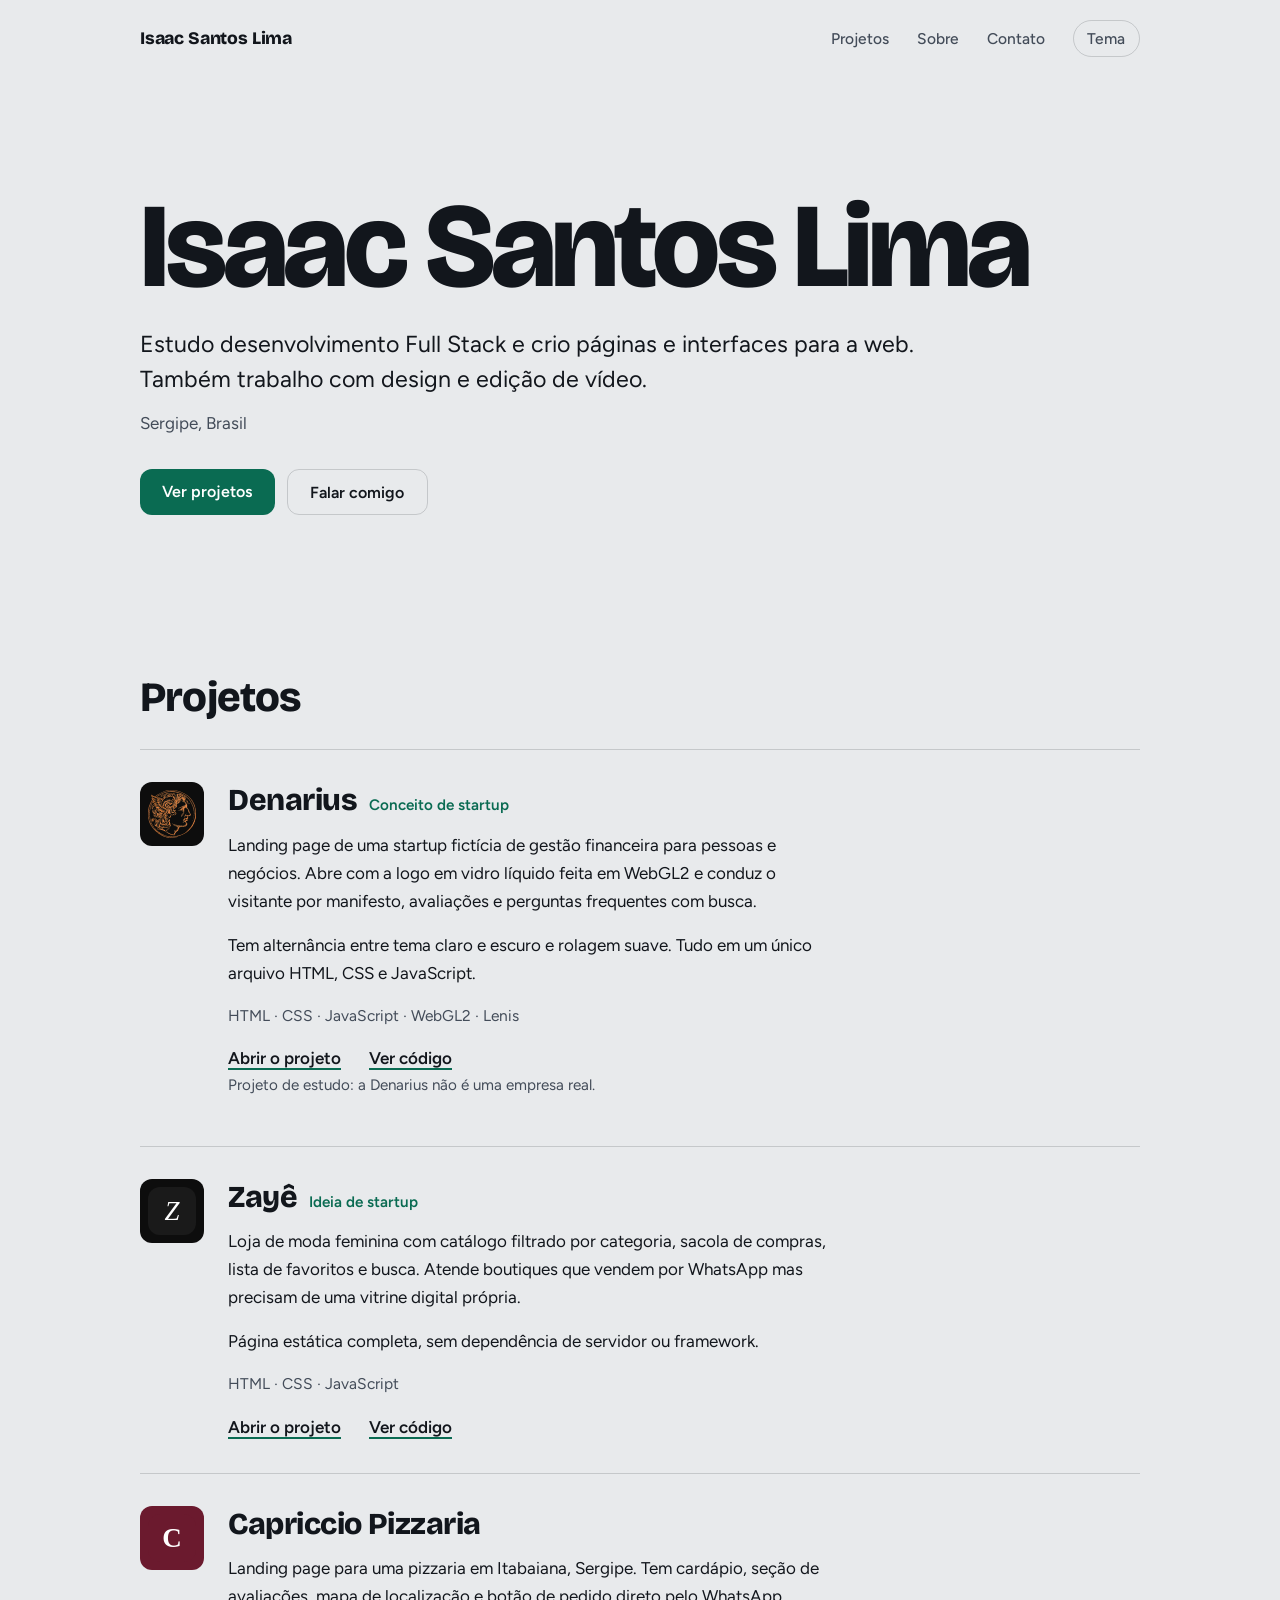
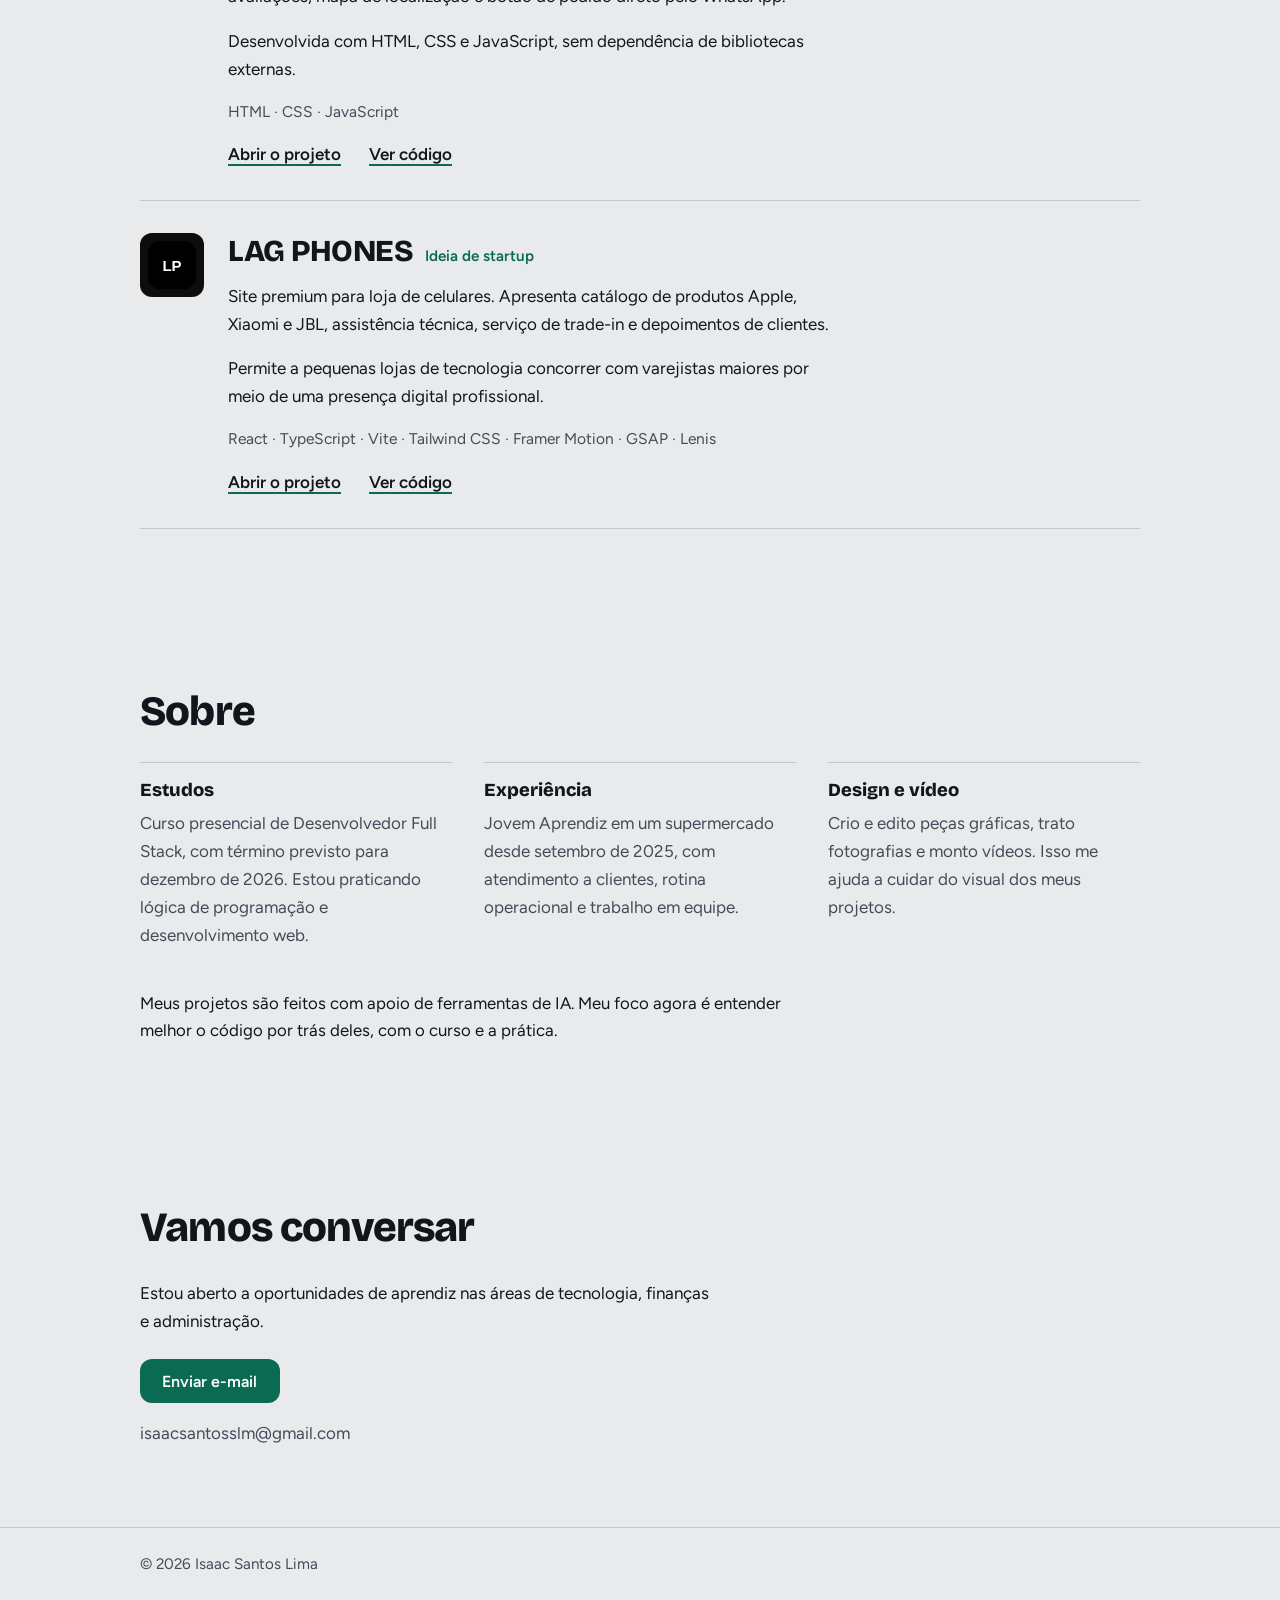
==== index.html @ 36c4b7be "feat: publicação do portfólio de Isaac Santos Lima com projetos selecionados (Denarius, Zayê, Capric" ====
<!DOCTYPE html>
<html lang="pt-BR">
<head>
<meta charset="utf-8">
<meta name="viewport" content="width=device-width, initial-scale=1, viewport-fit=cover">
<title>Isaac Santos Lima | Portfólio</title>
<meta name="description" content="Portfólio de Isaac Santos Lima, estudante de Desenvolvimento Full Stack em Sergipe.">
<link rel="stylesheet" href="https://fonts.googleapis.com/css2?family=Bricolage+Grotesque:opsz,wght@12..96,600;12..96,800&family=Figtree:wght@400;500;600&display=swap">
<style>
:root{--bg:#e8eaec;--sf:#f6f7f8;--ink:#12161c;--mu:#434c59;--ln:rgba(18,22,28,.16);--ac:#0a6b52;--on:#fff;
--fd:'Bricolage Grotesque','Trebuchet MS',system-ui,sans-serif;--fb:'Figtree',system-ui,-apple-system,'Segoe UI',sans-serif;
box-sizing:border-box;padding-top:env(safe-area-inset-top,0px);padding-bottom:env(safe-area-inset-bottom,0px);color-scheme:light}
@media (prefers-color-scheme:dark){:root:not([data-theme="light"]){--bg:#0f1419;--sf:#171d24;--ink:#eef1f4;--mu:#a9b3be;--ln:rgba(238,241,244,.18);--ac:#5fd3ab;--on:#0f1419;color-scheme:dark}}
:root[data-theme="dark"]{--bg:#0f1419;--sf:#171d24;--ink:#eef1f4;--mu:#a9b3be;--ln:rgba(238,241,244,.18);--ac:#5fd3ab;--on:#0f1419;color-scheme:dark}
html{scroll-padding-top:env(safe-area-inset-top,0px);scroll-behavior:smooth}
*,*::before,*::after{box-sizing:inherit}
body{margin:0;background:var(--bg);color:var(--ink);font:400 1.0625rem/1.65 var(--fb);-webkit-font-smoothing:antialiased}
.wrap{max-width:1080px;margin:0 auto;padding:0 clamp(1.25rem,4vw,2.5rem)}
a{color:inherit}
:focus-visible{outline:3px solid var(--ac);outline-offset:3px;border-radius:6px}
header .wrap{display:flex;align-items:center;justify-content:space-between;gap:1rem;padding-top:1.25rem;padding-bottom:1.25rem}
.logo{font:800 1.1rem var(--fd);text-decoration:none;letter-spacing:-.01em}
nav{display:flex;align-items:center;gap:clamp(.9rem,3vw,1.75rem);font-weight:500;font-size:.97rem}
nav a{text-decoration:none;color:var(--mu)}
nav a:hover{color:var(--ink)}
.tema{font:inherit;font-weight:500;background:none;color:var(--mu);border:1px solid var(--ln);border-radius:999px;padding:.3rem .85rem;cursor:pointer}
.tema:hover{color:var(--ink);border-color:var(--ink)}
.hero{padding:clamp(3rem,10vw,7rem) 0 clamp(2.5rem,7vw,5rem)}
h1{font:800 clamp(3rem,10.5vw,7.5rem)/.95 var(--fd);letter-spacing:-.035em;margin:0 0 1.5rem}
.lead{font-size:clamp(1.15rem,2.4vw,1.45rem);line-height:1.5;max-width:34em;margin:0 0 .75rem}
.loc{color:var(--mu);margin:0 0 2rem}
.acoes{display:flex;flex-wrap:wrap;gap:.75rem}
.btn{display:inline-block;font:600 1rem var(--fb);text-decoration:none;background:var(--ac);color:var(--on);padding:.8rem 1.4rem;border-radius:12px}
.btn:hover{filter:brightness(1.1)}
.btn.sec2{background:none;color:var(--ink);border:1px solid var(--ln)}
.btn.sec2:hover{border-color:var(--ink);filter:none}
.sec{padding:clamp(2.5rem,7vw,5rem) 0}
h2{font:800 clamp(1.7rem,4.2vw,2.6rem)/1.1 var(--fd);letter-spacing:-.02em;margin:0 0 1.75rem}
.proj{display:grid;grid-template-columns:64px 1fr;gap:1.5rem;padding:2rem 0;border-top:1px solid var(--ln)}
.proj:last-of-type{border-bottom:1px solid var(--ln)}
.fav{width:64px;height:64px;padding:8px;border-radius:12px;background:#1a120c;object-fit:contain;flex-shrink:0}
.fav-light{background:#f0f0f0}
.fav-dark{background:#0d0d0d}
.proj h3{font:800 clamp(1.4rem,3vw,1.9rem)/1.2 var(--fd);letter-spacing:-.015em;margin:0 0 .75rem}
.bdg{font:600 .95rem var(--fb);letter-spacing:0;color:var(--ac);margin-left:.75rem;white-space:nowrap}
.proj p{margin:0 0 1rem;max-width:36em}
.stack{color:var(--mu);font-size:.97rem;margin:0 0 1rem}
.lnk{font-weight:600;color:var(--ink);text-underline-offset:.25em;text-decoration-thickness:2px;text-decoration-color:var(--ac);margin-right:1.5rem}
.nota{font-size:.95rem;color:var(--mu);margin:1.25rem 0 0}
.cols{display:grid;grid-template-columns:repeat(auto-fit,minmax(240px,1fr));gap:2rem}
.cols div{border-top:1px solid var(--ln);padding-top:1rem}
.cols h3{font:800 1.15rem var(--fd);margin:0 0 .5rem}
.cols p{margin:0;color:var(--mu)}
.ia{margin:2.5rem 0 0;max-width:40em;font-size:1.05rem}
.fim p{max-width:34em;margin:0 0 1.5rem}
.mail{display:block;margin-top:1rem;color:var(--mu)}
footer{border-top:1px solid var(--ln);padding:1.5rem 0 2rem;color:var(--mu);font-size:.95rem}
@media (max-width:480px){.proj{grid-template-columns:48px 1fr;gap:1rem}.fav{width:48px;height:48px}}
@media (prefers-reduced-motion:reduce){html{scroll-behavior:auto}}
</style>
</head>
<body>
<header>
  <div class="wrap">
    <a class="logo" href="#topo">Isaac Santos Lima</a>
    <nav aria-label="Principal">
      <a href="#projeto">Projetos</a>
      <a href="#sobre">Sobre</a>
      <a href="#contato">Contato</a>
      <button class="tema" id="tema" type="button" aria-label="Alternar entre tema claro e escuro">Tema</button>
    </nav>
  </div>
</header>

<main id="topo">
  <section class="hero">
    <div class="wrap">
      <h1>Isaac Santos Lima</h1>
      <p class="lead">Estudo desenvolvimento Full Stack e crio páginas e interfaces para a web. Também trabalho com design e edição de vídeo.</p>
      <p class="loc">Sergipe, Brasil</p>
      <div class="acoes">
        <a class="btn" href="#projeto">Ver projetos</a>
        <a class="btn sec2" href="#contato">Falar comigo</a>
      </div>
    </div>
  </section>

  <section class="sec" id="projeto">
    <div class="wrap">
      <h2>Projetos</h2>

      <!-- Denarius -->
      <article class="proj">
        <img class="fav fav-dark" src="projetos/denarius/icon.webp" alt="Ícone do Denarius" width="64" height="64">
        <div>
          <h3>Denarius<span class="bdg">Conceito de startup</span></h3>
          <p>Landing page de uma startup fictícia de gestão financeira para pessoas e negócios. Abre com a logo em vidro líquido feita em WebGL2 e conduz o visitante por manifesto, avaliações e perguntas frequentes com busca.</p>
          <p>Tem alternância entre tema claro e escuro e rolagem suave. Tudo em um único arquivo HTML, CSS e JavaScript.</p>
          <p class="stack">HTML · CSS · JavaScript · WebGL2 · Lenis</p>
          <a class="lnk" href="projetos/denarius/" target="_blank" rel="noopener">Abrir o projeto</a>
          <a class="lnk" href="https://github.com/getpageforge/PageForge_Portfolio" target="_blank" rel="noopener">Ver código</a>
          <p class="nota">Projeto de estudo: a Denarius não é uma empresa real.</p>
        </div>
      </article>

      <!-- Zayê -->
      <article class="proj">
        <img class="fav fav-dark" src="[data-uri]" alt="Ícone Zayê" width="64" height="64">
        <div>
          <h3>Zayê<span class="bdg">Ideia de startup</span></h3>
          <p>Loja de moda feminina com catálogo filtrado por categoria, sacola de compras, lista de favoritos e busca. Atende boutiques que vendem por WhatsApp mas precisam de uma vitrine digital própria.</p>
          <p>Página estática completa, sem dependência de servidor ou framework.</p>
          <p class="stack">HTML · CSS · JavaScript</p>
          <a class="lnk" href="projetos/zaye/" target="_blank" rel="noopener">Abrir o projeto</a>
          <a class="lnk" href="https://github.com/getpageforge/Zay-" target="_blank" rel="noopener">Ver código</a>
        </div>
      </article>

      <!-- Capriccio -->
      <article class="proj">
        <img class="fav" style="background:#6b1a2e" src="[data-uri]" alt="Ícone Capriccio" width="64" height="64">
        <div>
          <h3>Capriccio Pizzaria</h3>
          <p>Landing page para uma pizzaria em Itabaiana, Sergipe. Tem cardápio, seção de avaliações, mapa de localização e botão de pedido direto pelo WhatsApp.</p>
          <p>Desenvolvida com HTML, CSS e JavaScript, sem dependência de bibliotecas externas.</p>
          <p class="stack">HTML · CSS · JavaScript</p>
          <a class="lnk" href="projetos/capriccio/" target="_blank" rel="noopener">Abrir o projeto</a>
          <a class="lnk" href="https://github.com/getpageforge/PageForge_Portfolio" target="_blank" rel="noopener">Ver código</a>
        </div>
      </article>

      <!-- LAG PHONES -->
      <article class="proj">
        <img class="fav fav-dark" src="[data-uri]" alt="Ícone LAG PHONES" width="64" height="64">
        <div>
          <h3>LAG PHONES<span class="bdg">Ideia de startup</span></h3>
          <p>Site premium para loja de celulares. Apresenta catálogo de produtos Apple, Xiaomi e JBL, assistência técnica, serviço de trade-in e depoimentos de clientes.</p>
          <p>Permite a pequenas lojas de tecnologia concorrer com varejistas maiores por meio de uma presença digital profissional.</p>
          <p class="stack">React · TypeScript · Vite · Tailwind CSS · Framer Motion · GSAP · Lenis</p>
          <a class="lnk" href="projetos/lag-phones/" target="_blank" rel="noopener">Abrir o projeto</a>
          <a class="lnk" href="https://github.com/getpageforge/PageForge_Portfolio" target="_blank" rel="noopener">Ver código</a>
        </div>
      </article>

    </div>
  </section>

  <section class="sec" id="sobre">
    <div class="wrap">
      <h2>Sobre</h2>
      <div class="cols">
        <div>
          <h3>Estudos</h3>
          <p>Curso presencial de Desenvolvedor Full Stack, com término previsto para dezembro de 2026. Estou praticando lógica de programação e desenvolvimento web.</p>
        </div>
        <div>
          <h3>Experiência</h3>
          <p>Jovem Aprendiz em um supermercado desde setembro de 2025, com atendimento a clientes, rotina operacional e trabalho em equipe.</p>
        </div>
        <div>
          <h3>Design e vídeo</h3>
          <p>Crio e edito peças gráficas, trato fotografias e monto vídeos. Isso me ajuda a cuidar do visual dos meus projetos.</p>
        </div>
      </div>
      <p class="ia">Meus projetos são feitos com apoio de ferramentas de IA. Meu foco agora é entender melhor o código por trás deles, com o curso e a prática.</p>
    </div>
  </section>

  <section class="sec fim" id="contato">
    <div class="wrap">
      <h2>Vamos conversar</h2>
      <p>Estou aberto a oportunidades de aprendiz nas áreas de tecnologia, finanças e administração.</p>
      <a class="btn" href="mailto:isaacsantosslm@gmail.com">Enviar e-mail</a>
      <span class="mail">isaacsantosslm@gmail.com</span>
    </div>
  </section>
</main>

<footer>
  <div class="wrap">© 2026 Isaac Santos Lima</div>
</footer>

<script>
(function(){
  var r=document.documentElement,k='portfolio-tema';
  try{var s=localStorage.getItem(k);if(s==='dark'||s==='light')r.setAttribute('data-theme',s)}catch(e){}
  document.getElementById('tema').addEventListener('click',function(){
    var t=r.getAttribute('data-theme');
    var dark=t?t==='dark':window.matchMedia('(prefers-color-scheme: dark)').matches;
    var n=dark?'light':'dark';
    r.setAttribute('data-theme',n);
    try{localStorage.setItem(k,n)}catch(e){}
  });
})();
</script>
</body>
</html>
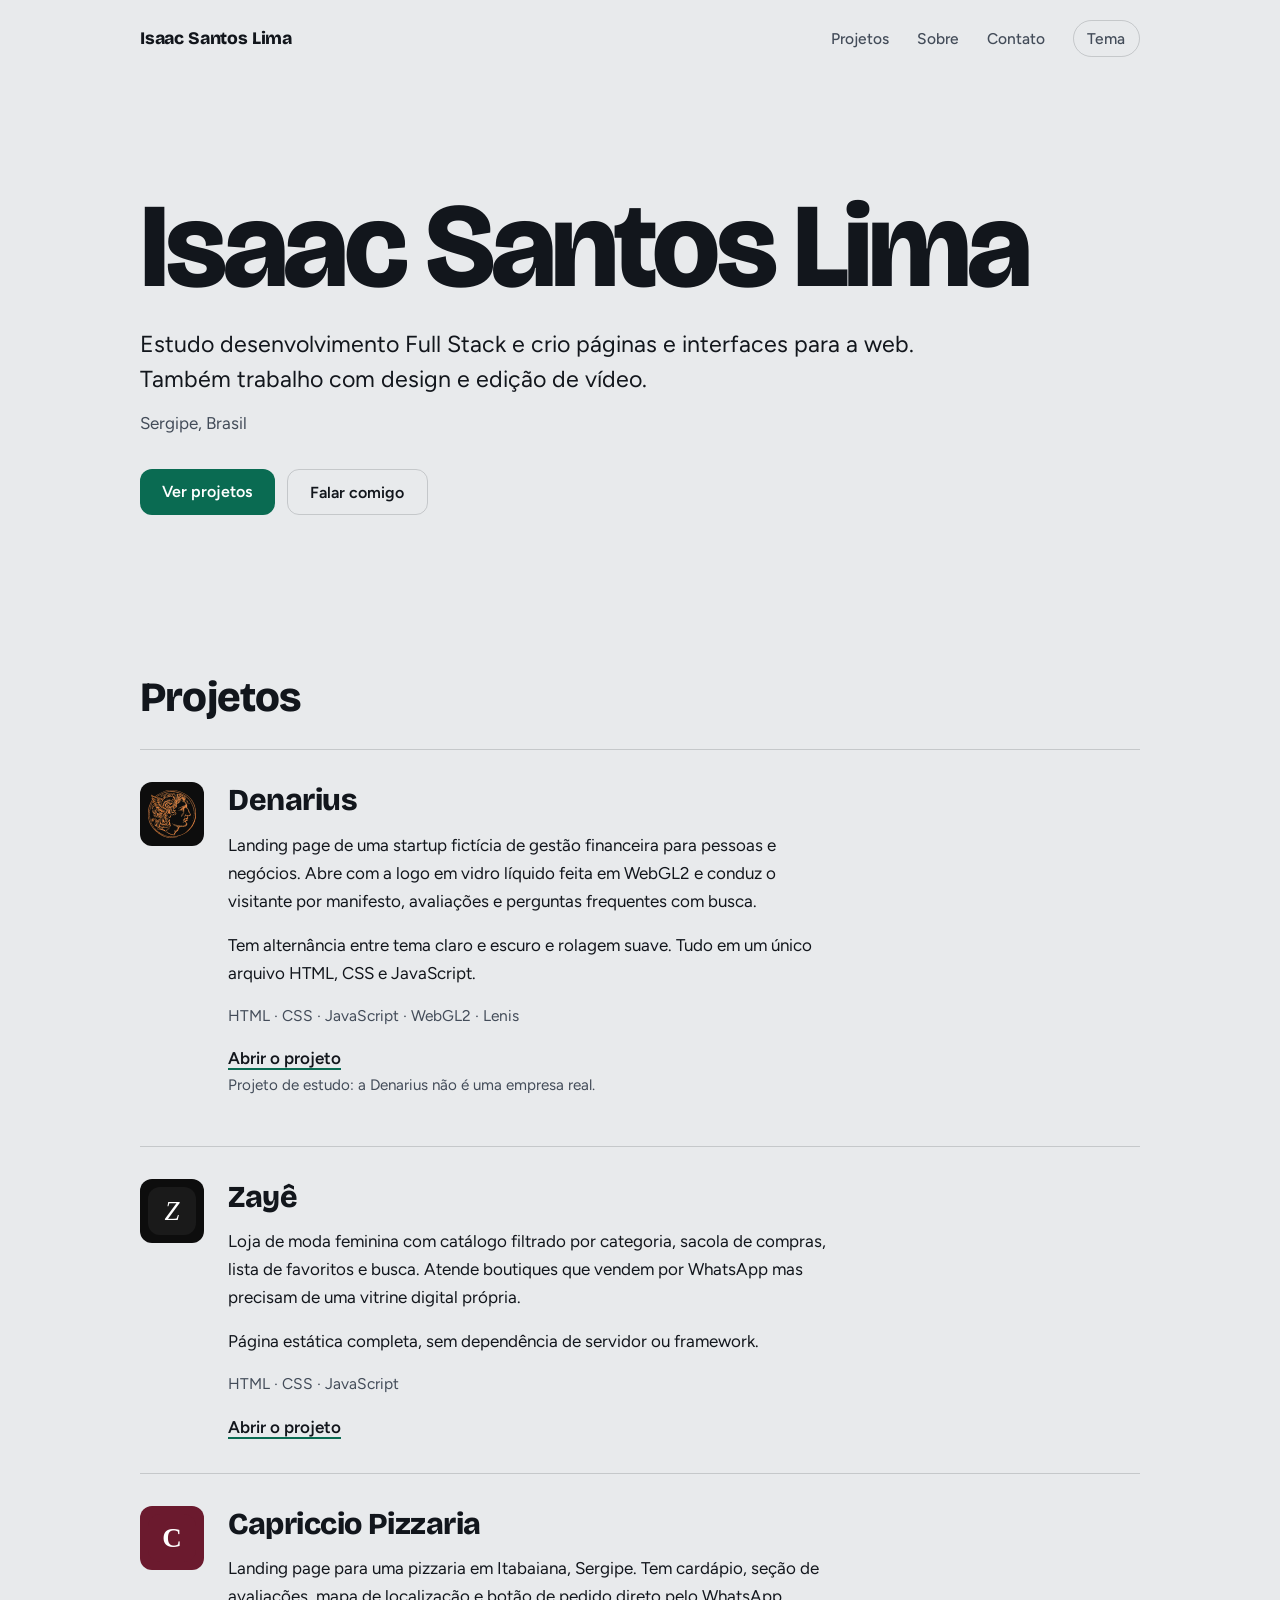
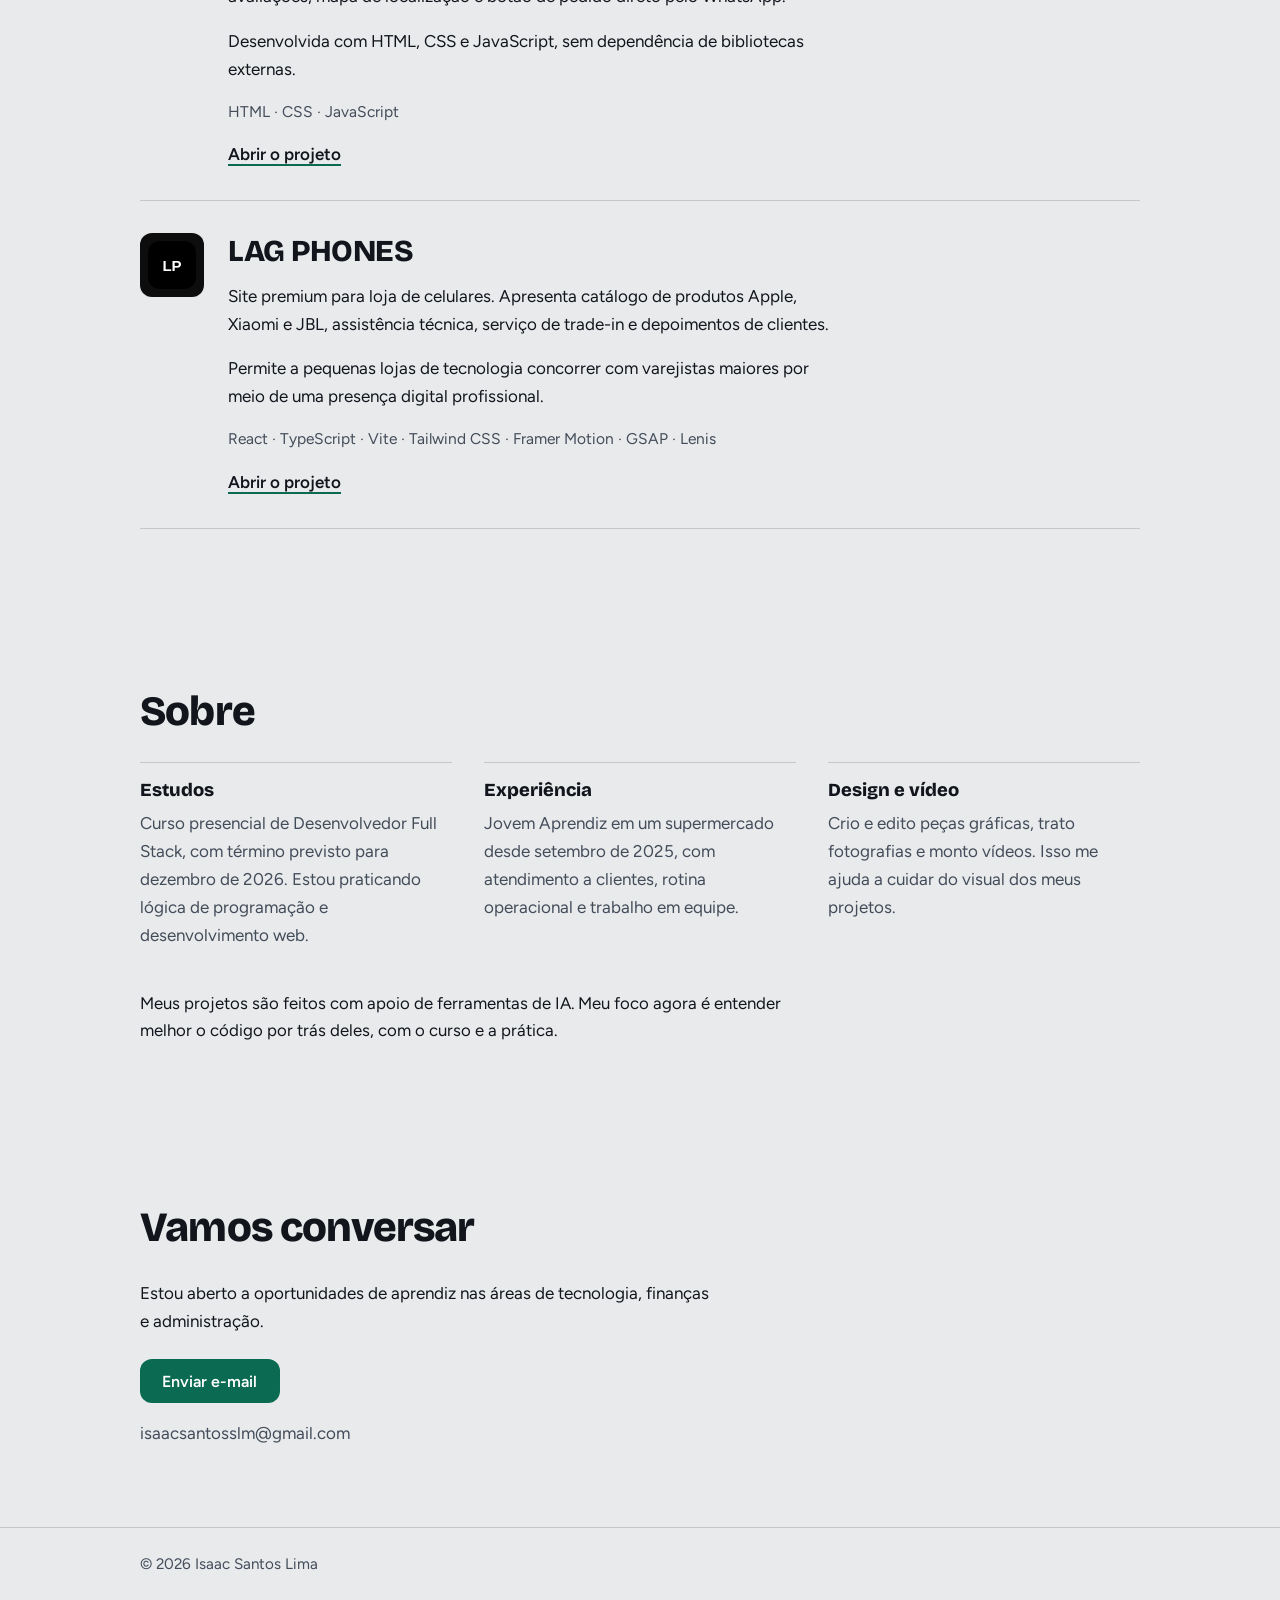
==== commit 2bdd62dc: "fix: corrigir fontes e ícones da Capriccio, remover links de código e rótulos de startup" ====
--- a/index.html
+++ b/index.html
@@ -42,7 +42,6 @@
 .fav-light{background:#f0f0f0}
 .fav-dark{background:#0d0d0d}
 .proj h3{font:800 clamp(1.4rem,3vw,1.9rem)/1.2 var(--fd);letter-spacing:-.015em;margin:0 0 .75rem}
-.bdg{font:600 .95rem var(--fb);letter-spacing:0;color:var(--ac);margin-left:.75rem;white-space:nowrap}
 .proj p{margin:0 0 1rem;max-width:36em}
 .stack{color:var(--mu);font-size:.97rem;margin:0 0 1rem}
 .lnk{font-weight:600;color:var(--ink);text-underline-offset:.25em;text-decoration-thickness:2px;text-decoration-color:var(--ac);margin-right:1.5rem}
@@ -93,12 +92,11 @@
       <article class="proj">
         <img class="fav fav-dark" src="projetos/denarius/icon.webp" alt="Ícone do Denarius" width="64" height="64">
         <div>
-          <h3>Denarius<span class="bdg">Conceito de startup</span></h3>
+          <h3>Denarius</h3>
           <p>Landing page de uma startup fictícia de gestão financeira para pessoas e negócios. Abre com a logo em vidro líquido feita em WebGL2 e conduz o visitante por manifesto, avaliações e perguntas frequentes com busca.</p>
           <p>Tem alternância entre tema claro e escuro e rolagem suave. Tudo em um único arquivo HTML, CSS e JavaScript.</p>
           <p class="stack">HTML · CSS · JavaScript · WebGL2 · Lenis</p>
           <a class="lnk" href="projetos/denarius/" target="_blank" rel="noopener">Abrir o projeto</a>
-          <a class="lnk" href="https://github.com/getpageforge/PageForge_Portfolio" target="_blank" rel="noopener">Ver código</a>
           <p class="nota">Projeto de estudo: a Denarius não é uma empresa real.</p>
         </div>
       </article>
@@ -107,12 +105,11 @@
       <article class="proj">
         <img class="fav fav-dark" src="[data-uri]" alt="Ícone Zayê" width="64" height="64">
         <div>
-          <h3>Zayê<span class="bdg">Ideia de startup</span></h3>
+          <h3>Zayê</h3>
           <p>Loja de moda feminina com catálogo filtrado por categoria, sacola de compras, lista de favoritos e busca. Atende boutiques que vendem por WhatsApp mas precisam de uma vitrine digital própria.</p>
           <p>Página estática completa, sem dependência de servidor ou framework.</p>
           <p class="stack">HTML · CSS · JavaScript</p>
           <a class="lnk" href="projetos/zaye/" target="_blank" rel="noopener">Abrir o projeto</a>
-          <a class="lnk" href="https://github.com/getpageforge/Zay-" target="_blank" rel="noopener">Ver código</a>
         </div>
       </article>
 
@@ -125,7 +122,6 @@
           <p>Desenvolvida com HTML, CSS e JavaScript, sem dependência de bibliotecas externas.</p>
           <p class="stack">HTML · CSS · JavaScript</p>
           <a class="lnk" href="projetos/capriccio/" target="_blank" rel="noopener">Abrir o projeto</a>
-          <a class="lnk" href="https://github.com/getpageforge/PageForge_Portfolio" target="_blank" rel="noopener">Ver código</a>
         </div>
       </article>
 
@@ -133,12 +129,11 @@
       <article class="proj">
         <img class="fav fav-dark" src="[data-uri]" alt="Ícone LAG PHONES" width="64" height="64">
         <div>
-          <h3>LAG PHONES<span class="bdg">Ideia de startup</span></h3>
+          <h3>LAG PHONES</h3>
           <p>Site premium para loja de celulares. Apresenta catálogo de produtos Apple, Xiaomi e JBL, assistência técnica, serviço de trade-in e depoimentos de clientes.</p>
           <p>Permite a pequenas lojas de tecnologia concorrer com varejistas maiores por meio de uma presença digital profissional.</p>
           <p class="stack">React · TypeScript · Vite · Tailwind CSS · Framer Motion · GSAP · Lenis</p>
           <a class="lnk" href="projetos/lag-phones/" target="_blank" rel="noopener">Abrir o projeto</a>
-          <a class="lnk" href="https://github.com/getpageforge/PageForge_Portfolio" target="_blank" rel="noopener">Ver código</a>
         </div>
       </article>
 
